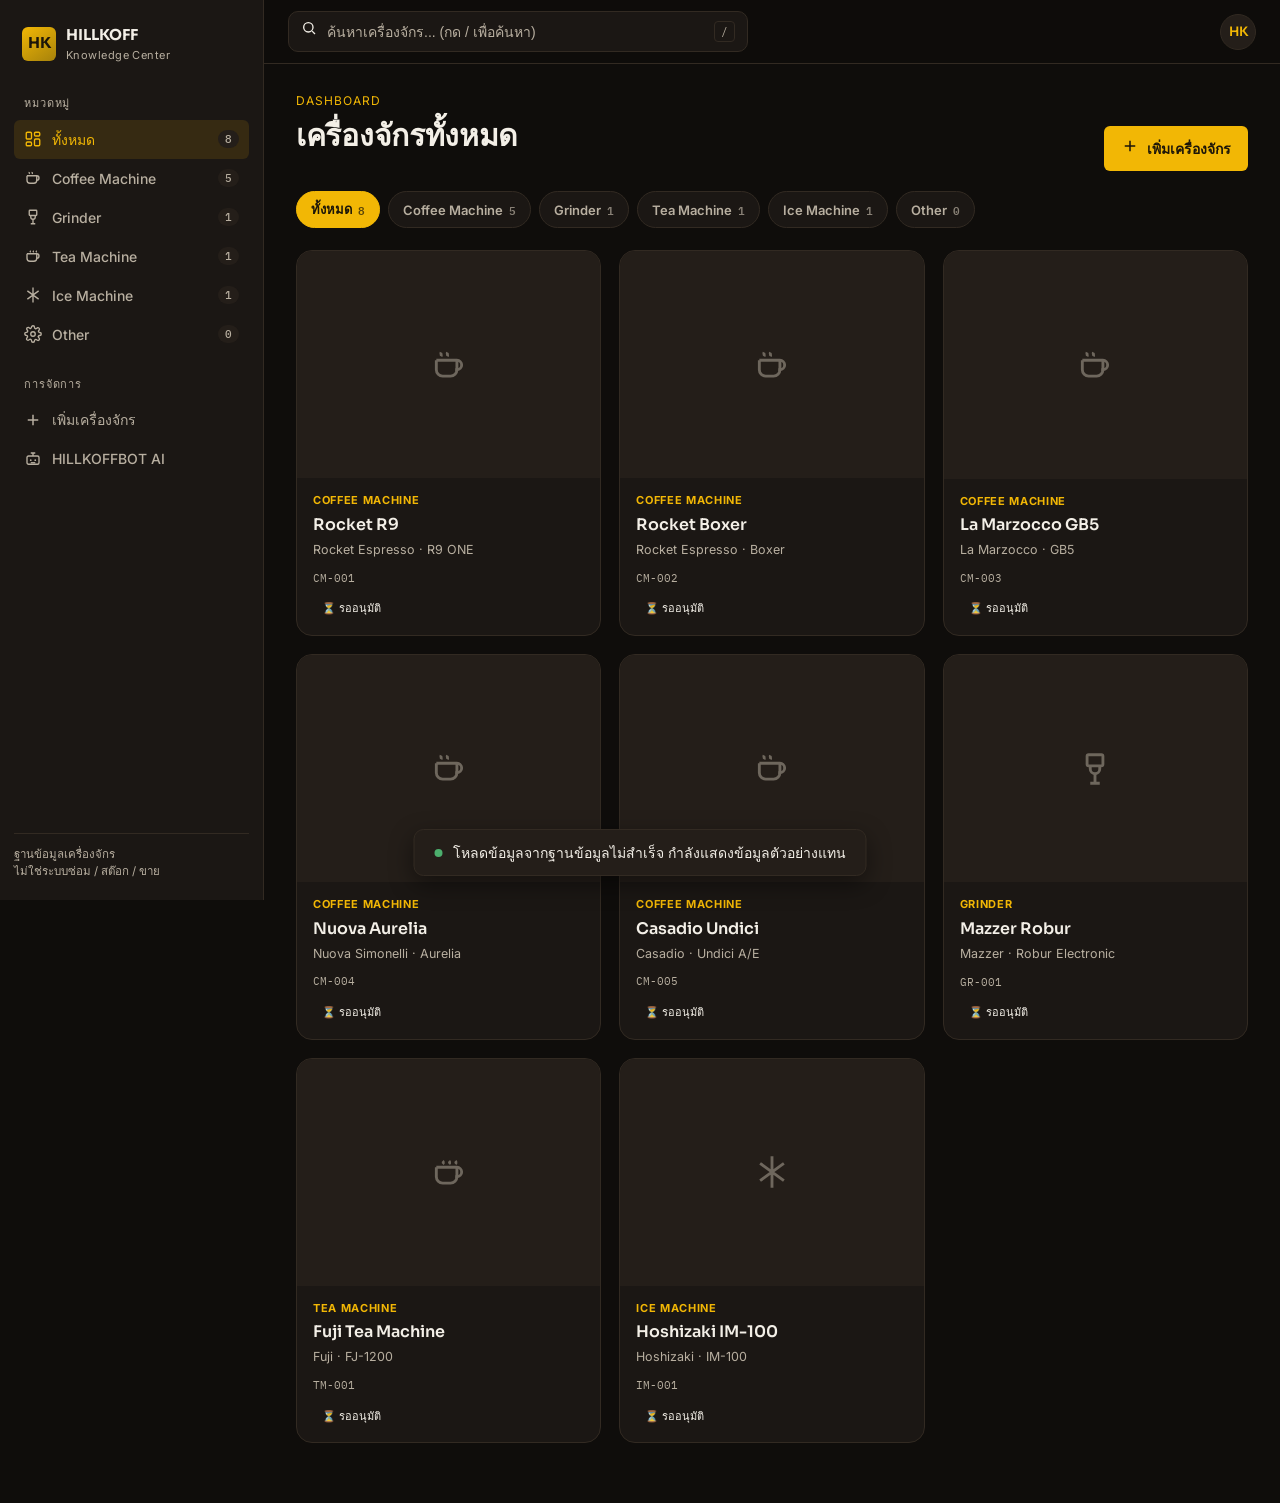
==== index.html @ db6ab967 "Update source code" ====
<!DOCTYPE html>
<html lang="th">
<head>
<meta charset="UTF-8">
<meta name="viewport" content="width=device-width, initial-scale=1.0">
<title>Dashboard · HILLKOFF Coffee Machine Knowledge Center</title>
<link rel="preconnect" href="https://fonts.googleapis.com">
<link href="https://fonts.googleapis.com/css2?family=Sora:wght@500;600;700&family=Inter:wght@400;500;600&family=IBM+Plex+Mono:wght@400;500&display=swap" rel="stylesheet">
<link rel="stylesheet" href="../css/style.css">
<link rel="stylesheet" href="../css/dashboard.css">
</head>
<body>

<button class="hk-sidebar__toggle" data-hk-sidebar-toggle aria-label="เปิดเมนู">
  <svg viewBox="0 0 24 24" width="18" height="18" fill="none" stroke="currentColor" stroke-width="2"><path d="M4 6h16M4 12h16M4 18h16"/></svg>
</button>
<div class="hk-backdrop" data-hk-backdrop></div>

<div class="hk-app">
  <aside class="hk-sidebar">
    <div class="hk-brand">
      <div class="hk-brand__mark">HK</div>
      <div>
        <div class="hk-brand__name">HILLKOFF</div>
        <div class="hk-brand__sub">Knowledge Center</div>
      </div>
    </div>

    <nav>
      <div class="hk-navgroup__label">หมวดหมู่</div>
      <ul id="hk-sidebar-categories">
        <li class="hk-navitem is-active" data-category="all">
          <span class="hk-navitem__icon" data-icon="dashboard"></span>
          <span>ทั้งหมด</span>
          <span class="hk-navitem__count" data-count="all"></span>
        </li>
        <!-- category items injected by dashboard.js -->
      </ul>
    </nav>

    <nav>
      <div class="hk-navgroup__label">การจัดการ</div>
      <ul>
        <li class="hk-navitem" onclick="location.href='add-machine.html'">
          <span class="hk-navitem__icon" data-icon="add"></span>
          <span>เพิ่มเครื่องจักร</span>
        </li>
        <li class="hk-navitem" onclick="location.href='ai-assistant.html'">
          <span class="hk-navitem__icon" data-icon="bot"></span>
          <span>HILLKOFFBOT AI</span>
        </li>
      </ul>
    </nav>

    <div class="hk-sidebar__footer">
      <p style="font-size:11.5px; margin:0; color:var(--hk-text-dim);">ฐานข้อมูลเครื่องจักร<br>ไม่ใช่ระบบซ่อม / สต๊อก / ขาย</p>
    </div>
  </aside>

  <div>
    <header class="hk-navbar">
      <div class="hk-search">
        <span data-icon="search"></span>
        <input type="text" id="hk-search-input" placeholder="ค้นหาเครื่องจักร... (กด / เพื่อค้นหา)">
        <span class="hk-search__kbd">/</span>
      </div>
      <div class="hk-navbar__spacer"></div>
      <div class="hk-avatar">HK</div>
    </header>

    <main class="hk-content">
      <div class="hk-section-head">
        <div>
          <div class="hk-eyebrow">Dashboard</div>
          <h1 id="hk-page-title">เครื่องจักรทั้งหมด</h1>
        </div>
        <a href="add-machine.html" class="hk-btn hk-btn--primary">
          <span data-icon="add"></span> เพิ่มเครื่องจักร
        </a>
      </div>

      <div class="hk-chips" id="hk-chips"></div>

      <div id="hk-grid" class="hk-grid"></div>
      <div id="hk-empty" class="hk-empty" style="display:none;">
        <div class="hk-empty__icon">🔍</div>
        <h3>ไม่พบเครื่องจักรที่ค้นหา</h3>
        <p>ลองค้นหาด้วยคำอื่น หรือเลือกดูหมวดหมู่อื่น</p>
      </div>
    </main>
  </div>
</div>

<script src="../js/utils.js"></script>
<script src="../js/api-client.js"></script>
<script src="../js/machines-data.js"></script>
<script src="../js/dashboard.js"></script>
</body>
</html>
---- css/style.css ----
/* =========================================================
   HILLKOFF UI KIT — tokens, reset, shell, base components
   ========================================================= */

:root{
  --hk-bg: #0F0D0B;
  --hk-surface: #1B1714;
  --hk-surface-2: #241E19;
  --hk-border: #322A22;
  --hk-gold: #F2B705;
  --hk-gold-dim: #A6820B;
  --hk-text: #F3EFE7;
  --hk-text-dim: #B8AFA0;
  --hk-success: #4CAF6D;
  --hk-warn: #E5A93E;
  --hk-danger: #E5484D;

  --hk-font-display: 'Sora', sans-serif;
  --hk-font-body: 'Inter', sans-serif;
  --hk-font-mono: 'IBM Plex Mono', monospace;

  --hk-radius-sm: 6px;
  --hk-radius-md: 10px;
  --hk-radius-lg: 16px;

  --hk-sidebar-w: 264px;
  --hk-navbar-h: 64px;

  --hk-shadow-1: 0 1px 2px rgba(0,0,0,.4);
  --hk-shadow-2: 0 8px 24px rgba(0,0,0,.45);
}

*, *::before, *::after{ box-sizing: border-box; }
html{ color-scheme: dark; }
body{
  margin:0;
  background: var(--hk-bg);
  color: var(--hk-text);
  font-family: var(--hk-font-body);
  font-size: 15px;
  line-height: 1.5;
  -webkit-font-smoothing: antialiased;
}
h1,h2,h3,h4,h5{ font-family: var(--hk-font-display); margin: 0 0 .4em; font-weight: 600; letter-spacing: -.01em; }
p{ margin: 0 0 .8em; color: var(--hk-text-dim); }
a{ color: inherit; text-decoration: none; }
ul{ list-style:none; margin:0; padding:0; }
button{ font-family: inherit; }
img{ max-width:100%; display:block; }
code, .mono{ font-family: var(--hk-font-mono); }

:focus-visible{
  outline: 2px solid var(--hk-gold);
  outline-offset: 2px;
}

@media (prefers-reduced-motion: reduce){
  *{ animation-duration: .001ms !important; animation-iteration-count: 1 !important; transition-duration: .001ms !important; }
}

/* ---------- App shell ---------- */
.hk-app{
  display: grid;
  grid-template-columns: var(--hk-sidebar-w) 1fr;
  min-height: 100vh;
}

/* ---------- Sidebar ---------- */
.hk-sidebar{
  background: var(--hk-surface);
  border-right: 1px solid var(--hk-border);
  padding: 20px 14px;
  position: sticky;
  top: 0;
  height: 100vh;
  overflow-y: auto;
  display:flex;
  flex-direction: column;
  gap: 22px;
  z-index: 40;
}
.hk-brand{
  display:flex;
  align-items:center;
  gap:10px;
  padding: 4px 8px 10px;
}
.hk-brand__mark{
  width:34px; height:34px; border-radius: var(--hk-radius-sm);
  background: linear-gradient(145deg, var(--hk-gold), var(--hk-gold-dim));
  display:flex; align-items:center; justify-content:center;
  font-family: var(--hk-font-display); font-weight:700; color:#1B1509;
}
.hk-brand__name{ font-family: var(--hk-font-display); font-weight:700; font-size: 15px; }
.hk-brand__sub{ font-size: 11px; color: var(--hk-text-dim); letter-spacing: .04em; }

.hk-navgroup__label{
  font-size: 11px; text-transform: uppercase; letter-spacing: .08em;
  color: var(--hk-text-dim); padding: 0 10px 8px;
}
.hk-navitem{
  display:flex; align-items:center; gap:10px;
  padding: 9px 10px; border-radius: var(--hk-radius-sm);
  color: var(--hk-text-dim); font-size: 14px; font-weight: 500;
  cursor:pointer; transition: background .15s, color .15s;
}
.hk-navitem:hover{ background: var(--hk-surface-2); color: var(--hk-text); }
.hk-navitem.is-active{ background: rgba(242,183,5,.12); color: var(--hk-gold); }
.hk-navitem__icon{ width:18px; height:18px; flex-shrink:0; display:flex; align-items:center; justify-content:center; }
.hk-navitem__count{
  margin-left:auto; font-family: var(--hk-font-mono); font-size:11px; color: var(--hk-text-dim);
  background: var(--hk-surface-2); padding:1px 7px; border-radius: 999px;
}

.hk-sidebar__footer{ margin-top:auto; padding-top: 12px; border-top: 1px solid var(--hk-border); }
.hk-sidebar__toggle{
  display:none;
  position: fixed; top: 14px; left: 14px; z-index: 60;
  width:38px; height:38px; border-radius: var(--hk-radius-sm);
  background: var(--hk-surface); border:1px solid var(--hk-border); color: var(--hk-text);
  align-items:center; justify-content:center; cursor:pointer;
}

/* ---------- Navbar ---------- */
.hk-navbar{
  height: var(--hk-navbar-h);
  border-bottom: 1px solid var(--hk-border);
  background: rgba(15,13,11,.85);
  backdrop-filter: blur(8px);
  display:flex; align-items:center; gap:16px;
  padding: 0 24px;
  position: sticky; top:0; z-index: 30;
}
.hk-search{
  flex:1; max-width: 460px;
  display:flex; align-items:center; gap:8px;
  background: var(--hk-surface); border:1px solid var(--hk-border);
  border-radius: var(--hk-radius-md); padding: 8px 12px;
}
.hk-search input{
  background:transparent; border:none; color: var(--hk-text); font-size:14px; flex:1; outline:none;
}
.hk-search input::placeholder{ color: var(--hk-text-dim); }
.hk-search__kbd{
  font-family: var(--hk-font-mono); font-size:11px; color: var(--hk-text-dim);
  border:1px solid var(--hk-border); border-radius:4px; padding:1px 6px;
}
.hk-navbar__spacer{ flex:1; }
.hk-avatar{
  width:36px; height:36px; border-radius:50%;
  background: var(--hk-surface-2); border:1px solid var(--hk-border);
  display:flex; align-items:center; justify-content:center;
  font-family: var(--hk-font-display); font-weight:600; font-size:13px; color: var(--hk-gold);
}

/* ---------- Content ---------- */
.hk-content{ padding: 28px 32px 60px; max-width: 1320px; }
.hk-section-head{
  display:flex; align-items:flex-end; justify-content:space-between; gap:16px;
  margin-bottom: 20px; flex-wrap: wrap;
}
.hk-eyebrow{ color: var(--hk-gold); font-size: 12px; letter-spacing:.08em; text-transform:uppercase; margin-bottom:4px; }

/* ---------- Buttons ---------- */
.hk-btn{
  display:inline-flex; align-items:center; justify-content:center; gap:8px;
  border-radius: var(--hk-radius-sm); border: 1px solid transparent;
  padding: 10px 16px; font-size: 14px; font-weight: 600; cursor: pointer;
  transition: transform .1s, background .15s, border-color .15s, opacity .15s;
  white-space: nowrap;
}
.hk-btn:active{ transform: translateY(1px); }
.hk-btn--primary{ background: var(--hk-gold); color:#1B1509; }
.hk-btn--primary:hover{ background:#FFC61A; }
.hk-btn--ghost{ background: transparent; border-color: var(--hk-border); color: var(--hk-text); }
.hk-btn--ghost:hover{ border-color: var(--hk-gold); color: var(--hk-gold); }
.hk-btn--danger{ background: transparent; border-color: var(--hk-danger); color: var(--hk-danger); }
.hk-btn--sm{ padding:6px 12px; font-size:13px; }
.hk-btn:disabled{ opacity:.45; cursor:not-allowed; }
.hk-btn--block{ width:100%; }

/* ---------- Badges ---------- */
.hk-badge{
  display:inline-flex; align-items:center; gap:6px;
  padding: 3px 10px; border-radius:999px; font-size:12px; font-weight:600;
  background: var(--hk-surface-2); color: var(--hk-text-dim); border:1px solid var(--hk-border);
}
.hk-badge--gold{ background: rgba(242,183,5,.14); color: var(--hk-gold); border-color: rgba(242,183,5,.3); }
.hk-badge--new{ background: rgba(76,175,109,.15); color: var(--hk-success); border-color: rgba(76,175,109,.35); }

/* ---------- Cards ---------- */
.hk-card{
  background: var(--hk-surface); border:1px solid var(--hk-border);
  border-radius: var(--hk-radius-lg); overflow:hidden;
}
.hk-card--pad{ padding: 20px; }

/* ---------- Empty / loading ---------- */
.hk-empty{
  text-align:center; padding: 60px 20px; color: var(--hk-text-dim);
}
.hk-empty__icon{ font-size:36px; margin-bottom:10px; opacity:.6; }

.hk-skeleton{
  background: linear-gradient(90deg, var(--hk-surface) 25%, var(--hk-surface-2) 37%, var(--hk-surface) 63%);
  background-size: 400% 100%;
  animation: hk-shimmer 1.4s ease infinite;
  border-radius: var(--hk-radius-md);
}
@keyframes hk-shimmer{ 0%{background-position:100% 0} 100%{background-position:0 0} }

/* ---------- Toast ---------- */
.hk-toast{
  position: fixed; bottom: 24px; left: 50%; transform: translateX(-50%) translateY(20px);
  background: var(--hk-surface-2); border:1px solid var(--hk-border);
  color: var(--hk-text); padding: 12px 20px; border-radius: var(--hk-radius-md);
  box-shadow: var(--hk-shadow-2); font-size: 14px; opacity:0; pointer-events:none;
  transition: opacity .2s, transform .2s; z-index: 200; display:flex; align-items:center; gap:10px;
}
.hk-toast.is-visible{ opacity:1; transform: translateX(-50%) translateY(0); pointer-events:auto; }
.hk-toast__dot{ width:8px; height:8px; border-radius:50%; background: var(--hk-success); flex-shrink:0; }

/* ---------- Breadcrumb ---------- */
.hk-breadcrumb{ display:flex; align-items:center; gap:8px; font-size:13px; color: var(--hk-text-dim); margin-bottom:18px; flex-wrap:wrap; }
.hk-breadcrumb a:hover{ color: var(--hk-gold); }
.hk-breadcrumb__sep{ opacity:.5; }

/* ---------- Responsive ---------- */
@media (max-width: 980px){
  .hk-app{ grid-template-columns: 1fr; }
  .hk-sidebar{
    position: fixed; left:0; top:0; height:100vh; width: 84vw; max-width: 300px;
    transform: translateX(-100%); transition: transform .2s ease;
  }
  .hk-sidebar.is-open{ transform: translateX(0); box-shadow: var(--hk-shadow-2); }
  .hk-sidebar__toggle{ display:flex; }
  .hk-navbar{ padding-left: 64px; }
  .hk-content{ padding: 22px 16px 50px; }
}
@media (max-width: 560px){
  .hk-search{ max-width: none; }
  .hk-search__kbd{ display:none; }
}

.hk-backdrop{
  position: fixed; inset:0; background: rgba(0,0,0,.55); z-index: 39; opacity:0; pointer-events:none; transition: opacity .2s;
}
.hk-backdrop.is-visible{ opacity:1; pointer-events:auto; }
---- css/dashboard.css ----
/* ---------- Category chips ---------- */
.hk-chips{ display:flex; gap:8px; flex-wrap:wrap; margin-bottom: 22px; }
.hk-chip{
  padding: 7px 14px; border-radius: 999px; border:1px solid var(--hk-border);
  background: var(--hk-surface); color: var(--hk-text-dim); font-size: 13px; font-weight:600;
  cursor:pointer; transition: all .15s; display:flex; align-items:center; gap:6px;
}
.hk-chip:hover{ border-color: var(--hk-gold-dim); color: var(--hk-text); }
.hk-chip.is-active{ background: var(--hk-gold); border-color: var(--hk-gold); color:#1B1509; }

/* ---------- Grid ---------- */
.hk-grid{
  display:grid; grid-template-columns: repeat(auto-fill, minmax(240px, 1fr)); gap: 18px;
}

/* ---------- Machine card ---------- */
.hk-mcard{
  background: var(--hk-surface); border: 1px solid var(--hk-border); border-radius: var(--hk-radius-lg);
  overflow:hidden; cursor:pointer; transition: transform .15s, border-color .15s, box-shadow .15s;
  display:flex; flex-direction:column;
}
.hk-mcard:hover{ transform: translateY(-3px); border-color: var(--hk-gold-dim); box-shadow: var(--hk-shadow-2); }
.hk-mcard__media{
  aspect-ratio: 4/3; background: var(--hk-surface-2); display:flex; align-items:center; justify-content:center;
  color: var(--hk-text-dim); position:relative; overflow:hidden;
}
.hk-mcard__media img{ width:100%; height:100%; object-fit: cover; }
.hk-mcard__media svg{ width:38px; height:38px; opacity:.5; }
.hk-mcard__badge{ position:absolute; top:10px; left:10px; }
.hk-mcard__body{ padding: 14px 16px 16px; display:flex; flex-direction:column; gap:4px; flex:1; }
.hk-mcard__cat{ font-size:11px; color: var(--hk-gold); text-transform:uppercase; letter-spacing:.06em; font-weight:700; }
.hk-mcard__name{ font-family: var(--hk-font-display); font-size: 16px; font-weight:600; }
.hk-mcard__meta{ font-size: 12.5px; color: var(--hk-text-dim); }
.hk-mcard__id{ margin-top:6px; font-family: var(--hk-font-mono); font-size:11px; color: var(--hk-text-dim); }

/* ---------- Skeleton grid ---------- */
.hk-skeleton-card{ height: 230px; }

@media (max-width: 640px){
  .hk-grid{ grid-template-columns: repeat(auto-fill, minmax(150px, 1fr)); gap: 12px; }
}
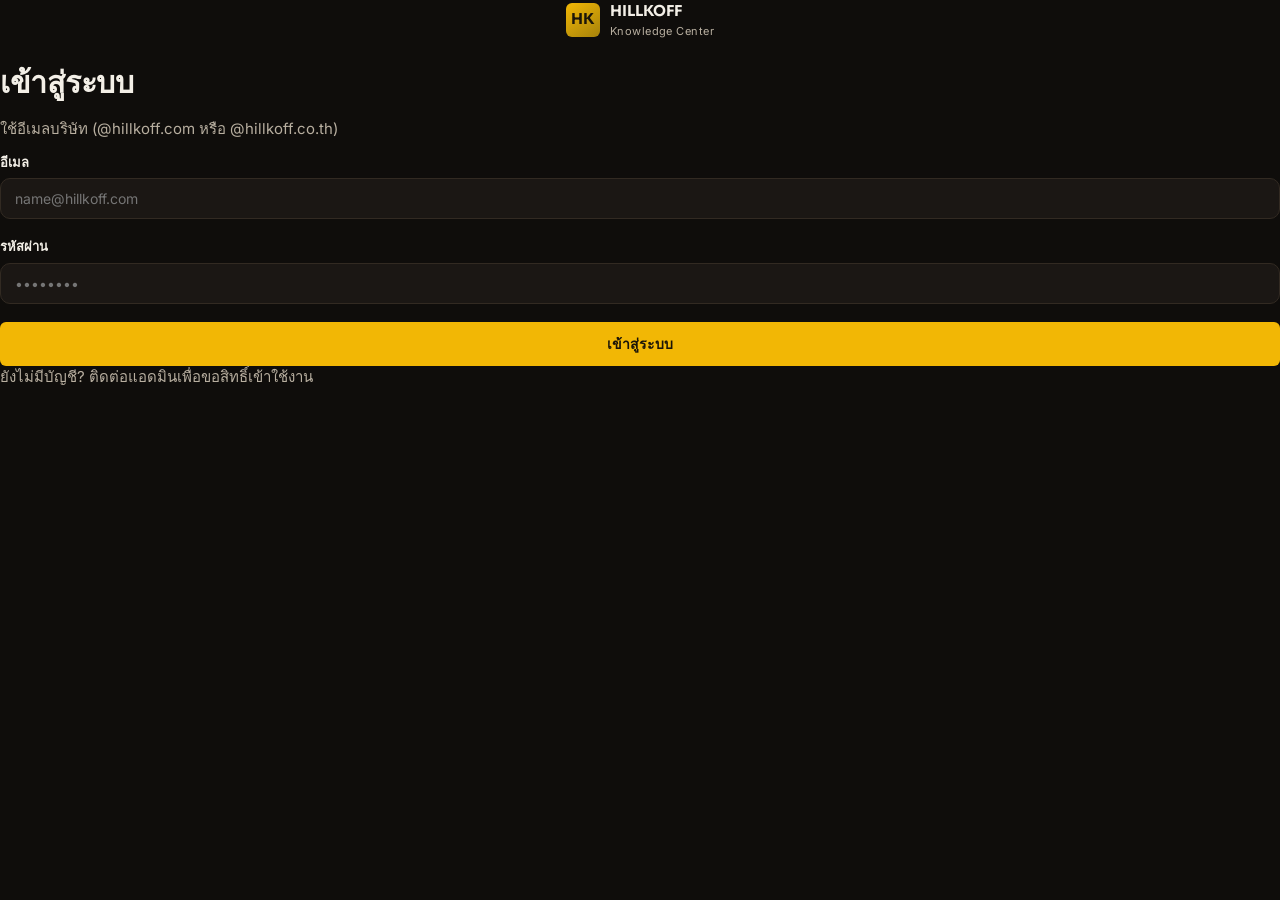
==== commit 8589916e: "Fix index.html location" ====
--- a/index.html
+++ b/index.html
@@ -1,6 +1,27 @@
 <!DOCTYPE html>
 <html lang="th">
 <head>
+<script>
+(function(){
+  var t = localStorage.getItem('hk_auth_token');
+  function expired(tok){
+    if(!tok) return true;
+    var parts = tok.split('.');
+    if(parts.length !== 2) return true;
+    try{
+      var json = atob(parts[0].replace(/-/g,'+').replace(/_/g,'/'));
+      var payload = JSON.parse(json);
+      return !payload.exp || payload.exp < Date.now();
+    }catch(e){ return true; }
+  }
+  if(!t || expired(t)){
+    localStorage.removeItem('hk_auth_token');
+    localStorage.removeItem('hk_auth_email');
+    var here = location.pathname.split('/').pop() + location.search;
+    location.replace('login.html?redirect=' + encodeURIComponent(here));
+  }
+})();
+</script>
 <meta charset="UTF-8">
 <meta name="viewport" content="width=device-width, initial-scale=1.0">
 <title>Dashboard · HILLKOFF Coffee Machine Knowledge Center</title>
@@ -91,6 +112,7 @@
   </div>
 </div>
 
+<script src="../js/auth.js"></script>
 <script src="../js/utils.js"></script>
 <script src="../js/api-client.js"></script>
 <script src="../js/machines-data.js"></script>
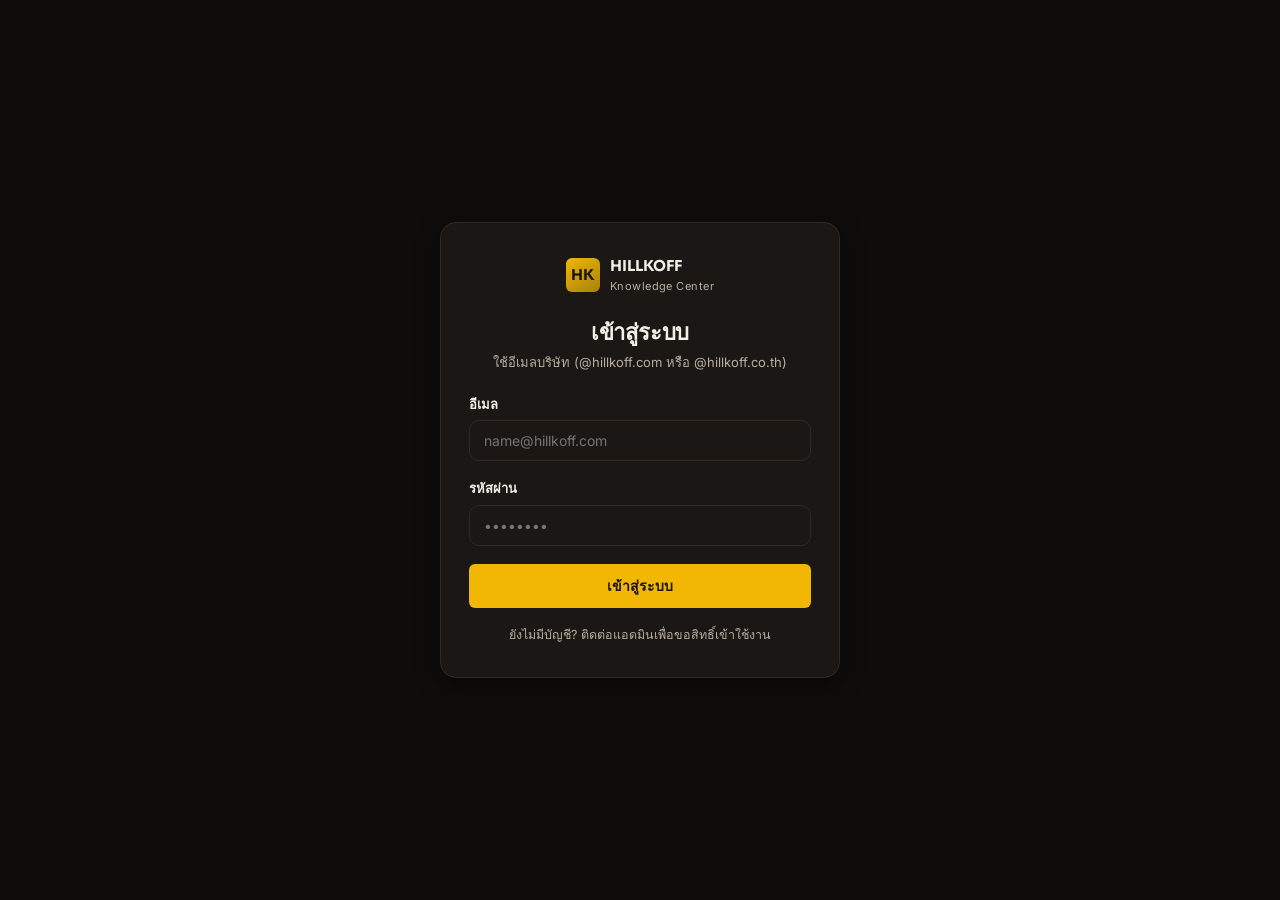
==== commit 7138e870: "Fix index.html location" ====
--- a/index.html
+++ b/index.html
@@ -39,6 +39,17 @@
 
 <div class="hk-app">
   <aside class="hk-sidebar">
+    <script>
+      // Applied immediately as the parser reaches this point (before the
+      // rest of the sidebar's children paint) so a returning visitor who
+      // collapsed the sidebar doesn't see it flash full-width first.
+      if(localStorage.getItem('hk_sidebar_collapsed') === '1'){
+        document.currentScript.parentElement.classList.add('is-collapsed');
+      }
+    </script>
+    <button class="hk-sidebar__collapse" data-hk-sidebar-collapse aria-label="ย่อ/ขยายเมนู" title="ย่อ/ขยายเมนู">
+      <svg viewBox="0 0 24 24" width="14" height="14" fill="none" stroke="currentColor" stroke-width="2"><path d="M15 6l-6 6 6 6"/></svg>
+    </button>
     <div class="hk-brand">
       <div class="hk-brand__mark">HK</div>
       <div>
@@ -78,7 +89,7 @@
     </div>
   </aside>
 
-  <div>
+  <div class="hk-main">
     <header class="hk-navbar">
       <div class="hk-search">
         <span data-icon="search"></span>
@@ -100,9 +111,21 @@
         </a>
       </div>
 
-      <div class="hk-chips" id="hk-chips"></div>
+      <div class="hk-chips" id="hk-chips">
+        <div class="hk-skeleton hk-chip-skeleton"></div>
+        <div class="hk-skeleton hk-chip-skeleton"></div>
+        <div class="hk-skeleton hk-chip-skeleton"></div>
+        <div class="hk-skeleton hk-chip-skeleton"></div>
+        <div class="hk-skeleton hk-chip-skeleton"></div>
+        <div class="hk-skeleton hk-chip-skeleton"></div>
+      </div>
 
-      <div id="hk-grid" class="hk-grid"></div>
+      <div id="hk-grid" class="hk-grid">
+        <div class="hk-skeleton-card"><div class="hk-skeleton hk-skeleton-card__media"></div><div class="hk-skeleton-card__body"><div class="hk-skeleton hk-skeleton-card__line hk-skeleton-card__line--sm"></div><div class="hk-skeleton hk-skeleton-card__line hk-skeleton-card__line--md"></div><div class="hk-skeleton hk-skeleton-card__line hk-skeleton-card__line--lg"></div></div></div>
+        <div class="hk-skeleton-card"><div class="hk-skeleton hk-skeleton-card__media"></div><div class="hk-skeleton-card__body"><div class="hk-skeleton hk-skeleton-card__line hk-skeleton-card__line--sm"></div><div class="hk-skeleton hk-skeleton-card__line hk-skeleton-card__line--md"></div><div class="hk-skeleton hk-skeleton-card__line hk-skeleton-card__line--lg"></div></div></div>
+        <div class="hk-skeleton-card"><div class="hk-skeleton hk-skeleton-card__media"></div><div class="hk-skeleton-card__body"><div class="hk-skeleton hk-skeleton-card__line hk-skeleton-card__line--sm"></div><div class="hk-skeleton hk-skeleton-card__line hk-skeleton-card__line--md"></div><div class="hk-skeleton hk-skeleton-card__line hk-skeleton-card__line--lg"></div></div></div>
+        <div class="hk-skeleton-card"><div class="hk-skeleton hk-skeleton-card__media"></div><div class="hk-skeleton-card__body"><div class="hk-skeleton hk-skeleton-card__line hk-skeleton-card__line--sm"></div><div class="hk-skeleton hk-skeleton-card__line hk-skeleton-card__line--md"></div><div class="hk-skeleton hk-skeleton-card__line hk-skeleton-card__line--lg"></div></div></div>
+      </div>
       <div id="hk-empty" class="hk-empty" style="display:none;">
         <div class="hk-empty__icon">🔍</div>
         <h3>ไม่พบเครื่องจักรที่ค้นหา</h3>
--- a/css/style.css
+++ b/css/style.css
@@ -24,6 +24,7 @@
   --hk-radius-lg: 16px;
 
   --hk-sidebar-w: 264px;
+  --hk-sidebar-w-collapsed: 76px;
   --hk-navbar-h: 64px;
 
   --hk-shadow-1: 0 1px 2px rgba(0,0,0,.4);
@@ -31,9 +32,12 @@
 }
 
 *, *::before, *::after{ box-sizing: border-box; }
-html{ color-scheme: dark; }
-body{
-  margin:0;
+
+/* คืนค่าการ Scroll ให้ Document ปกติเพื่อป้องกันปัญหาหน้าเว็บหดสเกล/เลื่อนไม่ได้ */
+html, body{
+  min-height: 100vh;
+  margin: 0;
+  padding: 0;
   background: var(--hk-bg);
   color: var(--hk-text);
   font-family: var(--hk-font-body);
@@ -41,6 +45,7 @@
   line-height: 1.5;
   -webkit-font-smoothing: antialiased;
 }
+
 h1,h2,h3,h4,h5{ font-family: var(--hk-font-display); margin: 0 0 .4em; font-weight: 600; letter-spacing: -.01em; }
 p{ margin: 0 0 .8em; color: var(--hk-text-dim); }
 a{ color: inherit; text-decoration: none; }
@@ -58,27 +63,33 @@
   *{ animation-duration: .001ms !important; animation-iteration-count: 1 !important; transition-duration: .001ms !important; }
 }
 
-/* ---------- App shell ---------- */
+/* ---------- App Layout Structure ---------- */
 .hk-app{
-  display: grid;
-  grid-template-columns: var(--hk-sidebar-w) 1fr;
+  display: flex;
   min-height: 100vh;
-}
-
-/* ---------- Sidebar ---------- */
+  width: 100%;
+}
+
+/* ---------- Sidebar (Sticky Sidebar Layout มาตรฐานที่เสถียรที่สุด) ---------- */
 .hk-sidebar{
+  width: var(--hk-sidebar-w);
+  min-width: var(--hk-sidebar-w);
+  height: 100vh;
+  position: sticky;
+  top: 0;
   background: var(--hk-surface);
   border-right: 1px solid var(--hk-border);
   padding: 20px 14px;
-  position: sticky;
-  top: 0;
-  height: 100vh;
   overflow-y: auto;
-  display:flex;
+  overflow-x: hidden;
+  display: flex;
   flex-direction: column;
   gap: 22px;
   z-index: 40;
-}
+  flex-shrink: 0;
+  transition: width .18s ease, min-width .18s ease;
+}
+
 .hk-brand{
   display:flex;
   align-items:center;
@@ -119,6 +130,46 @@
   width:38px; height:38px; border-radius: var(--hk-radius-sm);
   background: var(--hk-surface); border:1px solid var(--hk-border); color: var(--hk-text);
   align-items:center; justify-content:center; cursor:pointer;
+}
+
+/* ---------- Sidebar collapse (desktop) ---------- */
+.hk-sidebar__collapse{
+  position: absolute; top: 74px; right: -13px; z-index: 45;
+  width: 26px; height: 26px; border-radius: 50%;
+  background: var(--hk-surface); border: 1px solid var(--hk-border); color: var(--hk-text-dim);
+  display: flex; align-items: center; justify-content: center; cursor: pointer;
+  transition: background .15s, color .15s, border-color .15s;
+}
+.hk-sidebar__collapse:hover{ color: var(--hk-gold); border-color: var(--hk-gold-dim); }
+.hk-sidebar__collapse svg{ transition: transform .18s ease; }
+.hk-sidebar.is-collapsed .hk-sidebar__collapse svg{ transform: rotate(180deg); }
+
+.hk-sidebar.is-collapsed{ width: var(--hk-sidebar-w-collapsed); min-width: var(--hk-sidebar-w-collapsed); }
+.hk-sidebar.is-collapsed .hk-brand{ justify-content: center; padding: 4px 0 10px; }
+.hk-sidebar.is-collapsed .hk-brand__name,
+.hk-sidebar.is-collapsed .hk-brand__sub,
+.hk-sidebar.is-collapsed .hk-navgroup__label,
+.hk-sidebar.is-collapsed .hk-navitem__count,
+.hk-sidebar.is-collapsed .hk-navitem > span:not(.hk-navitem__icon),
+.hk-sidebar.is-collapsed .hk-sidebar__footer{
+  display: none;
+}
+.hk-sidebar.is-collapsed .hk-navitem{ justify-content: center; padding: 10px; }
+.hk-sidebar.is-collapsed nav{ display:flex; flex-direction:column; align-items:center; }
+.hk-sidebar.is-collapsed ul{ width:100%; }
+
+/* Collapse button only makes sense once the desktop sidebar is visible;
+   on mobile the hamburger + slide-out drawer (below) takes over instead. */
+@media (max-width: 980px){
+  .hk-sidebar__collapse{ display:none; }
+}
+
+/* ---------- Main Content Container (ขยายเต็มพื้นที่ที่เหลือและปรับขนาดตาม Viewport) ---------- */
+.hk-main{
+  flex: 1 1 0%;
+  min-width: 0;
+  display: flex;
+  flex-direction: column;
 }
 
 /* ---------- Navbar ---------- */
@@ -130,6 +181,7 @@
   display:flex; align-items:center; gap:16px;
   padding: 0 24px;
   position: sticky; top:0; z-index: 30;
+  width: 100%;
 }
 .hk-search{
   flex:1; max-width: 460px;
@@ -154,7 +206,12 @@
 }
 
 /* ---------- Content ---------- */
-.hk-content{ padding: 28px 32px 60px; max-width: 1320px; }
+.hk-content{ 
+  padding: 28px 32px 60px; 
+  width: 100%;
+  max-width: 100%; 
+  min-width: 0; 
+}
 .hk-section-head{
   display:flex; align-items:flex-end; justify-content:space-between; gap:16px;
   margin-bottom: 20px; flex-wrap: wrap;
@@ -209,6 +266,9 @@
 }
 @keyframes hk-shimmer{ 0%{background-position:100% 0} 100%{background-position:0 0} }
 
+@keyframes hk-fade-in{ from{ opacity:0; transform: translateY(4px); } to{ opacity:1; transform:none; } }
+.hk-fade-in{ animation: hk-fade-in .22s ease both; }
+
 /* ---------- Toast ---------- */
 .hk-toast{
   position: fixed; bottom: 24px; left: 50%; transform: translateX(-50%) translateY(20px);
@@ -221,13 +281,17 @@
 .hk-toast__dot{ width:8px; height:8px; border-radius:50%; background: var(--hk-success); flex-shrink:0; }
 
 /* ---------- Breadcrumb ---------- */
-.hk-breadcrumb{ display:flex; align-items:center; gap:8px; font-size:13px; color: var(--hk-text-dim); margin-bottom:18px; flex-wrap:wrap; }
+.hk-breadcrumb{ display:flex; align-items:center; gap:8px; font-size:13px; color: var(--hk-text-dim); margin-bottom:18px; flex-wrap:wrap; min-width: 0; }
+.hk-breadcrumb a{ overflow-wrap: anywhere; }
 .hk-breadcrumb a:hover{ color: var(--hk-gold); }
 .hk-breadcrumb__sep{ opacity:.5; }
 
-/* ---------- Responsive ---------- */
+/* ---------- Responsive Standard Boundaries ---------- */
+@media (max-width: 1180px){
+  :root{ --hk-sidebar-w: 224px; }
+}
 @media (max-width: 980px){
-  .hk-app{ grid-template-columns: 1fr; }
+  .hk-app{ flex-direction: column; }
   .hk-sidebar{
     position: fixed; left:0; top:0; height:100vh; width: 84vw; max-width: 300px;
     transform: translateX(-100%); transition: transform .2s ease;
@@ -240,6 +304,7 @@
 @media (max-width: 560px){
   .hk-search{ max-width: none; }
   .hk-search__kbd{ display:none; }
+  .hk-breadcrumb{ font-size: 12px; gap: 6px; }
 }
 
 .hk-backdrop{
--- a/css/dashboard.css
+++ b/css/dashboard.css
@@ -24,7 +24,7 @@
   aspect-ratio: 4/3; background: var(--hk-surface-2); display:flex; align-items:center; justify-content:center;
   color: var(--hk-text-dim); position:relative; overflow:hidden;
 }
-.hk-mcard__media img{ width:100%; height:100%; object-fit: cover; }
+.hk-mcard__media img{ width:100%; height:100%; object-fit: contain; }
 .hk-mcard__media svg{ width:38px; height:38px; opacity:.5; }
 .hk-mcard__badge{ position:absolute; top:10px; left:10px; }
 .hk-mcard__body{ padding: 14px 16px 16px; display:flex; flex-direction:column; gap:4px; flex:1; }
@@ -33,8 +33,21 @@
 .hk-mcard__meta{ font-size: 12.5px; color: var(--hk-text-dim); }
 .hk-mcard__id{ margin-top:6px; font-family: var(--hk-font-mono); font-size:11px; color: var(--hk-text-dim); }
 
-/* ---------- Skeleton grid ---------- */
-.hk-skeleton-card{ height: 230px; }
+/* ---------- Skeleton grid (mirrors .hk-mcard's structure so the loading
+   state and the real cards line up instead of looking like unrelated
+   gray boxes) ---------- */
+.hk-skeleton-card{
+  background: var(--hk-surface); border: 1px solid var(--hk-border); border-radius: var(--hk-radius-lg);
+  overflow: hidden; display: flex; flex-direction: column;
+}
+.hk-skeleton-card__media{ aspect-ratio: 4/3; border-radius: 0; }
+.hk-skeleton-card__body{ padding: 14px 16px 16px; display: flex; flex-direction: column; gap: 8px; }
+.hk-skeleton-card__line{ height: 10px; border-radius: 999px; }
+.hk-skeleton-card__line--sm{ width: 40%; height: 8px; }
+.hk-skeleton-card__line--md{ width: 80%; }
+.hk-skeleton-card__line--lg{ width: 60%; margin-top: 2px; }
+
+.hk-chip-skeleton{ width: 92px; height: 30px; border-radius: 999px; }
 
 @media (max-width: 640px){
   .hk-grid{ grid-template-columns: repeat(auto-fill, minmax(150px, 1fr)); gap: 12px; }
